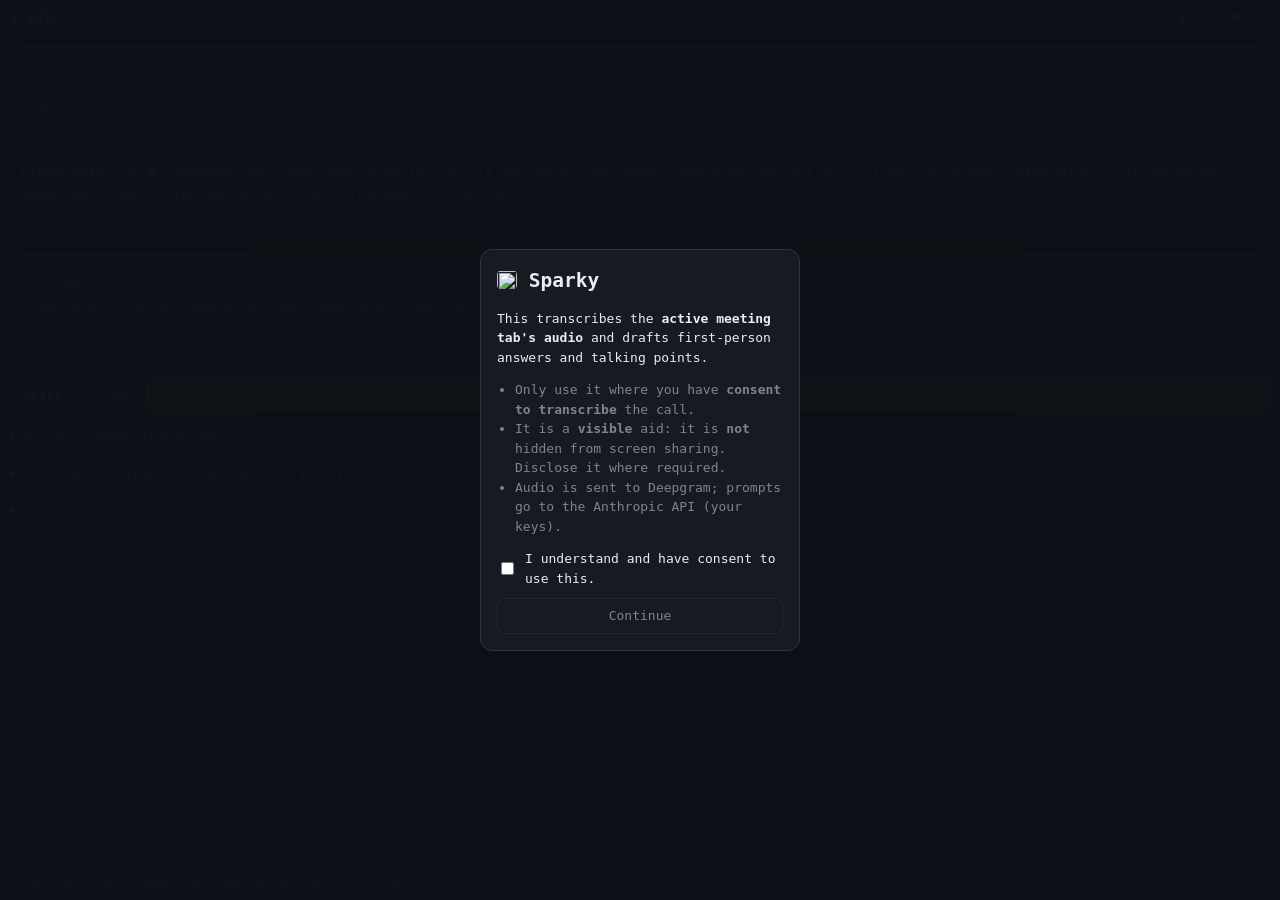
==== extension/sidepanel.html @ 9ef10d37 "feat: one Help key that answers, or gives talking points, from the transcript Pressing h in the term" ====
<!doctype html>
<html>
<head>
  <meta charset="utf-8">
  <link rel="stylesheet" href="sidepanel.css">
</head>
<body>
  <!-- Consent / disclosure gate -->
  <div id="gate" class="gate">
    <div class="gate-card">
      <h2><img src="icons/icon48.png" alt="" width="20" height="20" style="vertical-align:-4px;border-radius:5px"> Sparky</h2>
      <p>This transcribes the <b>active meeting tab's audio</b> and drafts first-person answers and talking points.</p>
      <ul>
        <li>Only use it where you have <b>consent to transcribe</b> the call.</li>
        <li>It is a <b>visible</b> aid: it is <b>not</b> hidden from screen sharing. Disclose it where required.</li>
        <li>Audio is sent to Deepgram; prompts go to the Anthropic API (your keys).</li>
      </ul>
      <label class="ack"><input type="checkbox" id="ackBox"> I understand and have consent to use this.</label>
      <button id="ackBtn" disabled>Continue</button>
    </div>
  </div>

  <header>
    <div class="row">
      <span id="dot" class="dot idle"></span>
      <span id="state">idle</span>
      <span class="grow"></span>
      <span class="lvl"><span id="lvlMe" class="lvldot off"></span>you</span>
      <span class="lvl"><span id="lvlThem" class="lvldot off"></span>them</span>
    </div>
  </header>

  <main>
    <!-- Draft box first: what you read aloud sits ABOVE the transcript. -->
    <section class="pane answer">
      <div class="pane-title"><span>Read this aloud</span><button id="copyBtn" class="chip hidden" title="Copy the draft">Copy</button></div>
      <div id="answer" class="answer"><div class="muted">Press <b>Help</b> (or <b>h</b>) whenever you need something to say. If you were just asked something you get a first-person answer; otherwise, talking points to keep the conversation going. Both are grounded in your context.</div></div>
    </section>

    <section class="pane">
      <div class="pane-title">Live transcript</div>
      <div id="transcript" class="transcript"><div class="muted">Press Start. The call audio is transcribed here, labelled automatically.</div></div>
    </section>

    <section class="controls">
      <input id="note" type="text" placeholder="optional: steer the next draft (e.g. 'keep it to 2 sentences', 'bring up the migration')">
      <div class="btns">
        <button id="startBtn">Start</button>
        <button id="stopBtn" disabled>Stop</button>
        <button id="helpBtn" class="primary" title="Draft what to say next (h)">Help</button>
      </div>
      <button id="micBtn" class="hidden">Fix microphone access</button>
      <button id="accessBtn" class="hidden">Allow capturing the call tab</button>
    </section>

    <details class="hist" id="histBox">
      <summary>History<span id="histCount"></span>: saved transcripts</summary>
      <div id="histList" class="histlist"></div>
      <button id="histClear" class="chip danger hidden">Clear all</button>
    </details>

    <details class="ctx">
      <summary>Your context (pasted): grounds every draft</summary>
      <textarea id="context" rows="5" placeholder="Paste anything useful: your CV, the project or repo summary, the job description, what you want to bring up..."></textarea>
    </details>

    <details class="settings">
      <summary>Settings</summary>
      <label>Deepgram API key <input id="deepgramKey" type="password" placeholder="dg_..."></label>
      <label>Anthropic API key <input id="anthropicKey" type="password" placeholder="sk-ant-..."></label>
      <label>Answer model
        <select id="model">
          <option value="haiku">haiku (fastest)</option>
          <option value="sonnet" selected>sonnet</option>
          <option value="opus">opus (best)</option>
        </select>
      </label>
      <label>Language <input id="language" type="text" value="en" size="6"></label>
      <button id="saveBtn">Save settings</button>
      <div id="saveMsg" class="muted"></div>
    </details>
  </main>

  <footer>
    <div id="status" class="muted">Visible aid · not hidden from screen share · use with consent.</div>
    <div id="diag" class="diag"></div>
  </footer>

  <script src="audio.js"></script>
  <script src="deepgram.js"></script>
  <script src="history.js"></script>
  <script src="sidepanel.js"></script>
</body>
</html>
---- extension/sidepanel.css ----
* { box-sizing: border-box; }
:root {
  --bg: #0d1117; --panel: #161b22; --border: #30363d; --text: #e6edf3;
  --muted: #7d8590; --teal: #34d399; --cyan: #38bdf8; --magenta: #e879f9;
  --amber: #fbbf24; --red: #f87171; --brand: #FFC61A;  /* Sparky yellow */
}
body {
  margin: 0; font: 13px/1.5 ui-monospace, SFMono-Regular, Menlo, Consolas, monospace;
  background: var(--bg); color: var(--text); display: flex; flex-direction: column; height: 100vh;
}
header { padding: 8px 10px; border-bottom: 1px solid var(--border); }
.row { display: flex; align-items: center; gap: 8px; }
.grow { flex: 1; }
.dot { width: 9px; height: 9px; border-radius: 50%; display: inline-block; }
.dot.idle { background: #6e7681; }
.dot.recording { background: var(--red); box-shadow: 0 0 0 3px rgba(248,113,113,.25); }
.dot.stopped { background: #6e7681; }
.chip { background: var(--panel); color: var(--text); border: 1px solid var(--border);
  border-radius: 7px; padding: 3px 8px; cursor: pointer; font: inherit; }
.lvl { display: flex; align-items: center; gap: 5px; font-size: 11px; color: var(--muted); margin-left: 10px; }
.lvldot { width: 9px; height: 9px; border-radius: 50%; display: inline-block; transition: background .15s; }
.lvldot.off { background: #6e7681; }
.lvldot.on { background: var(--teal); box-shadow: 0 0 0 3px rgba(52,211,153,.25); }
main { flex: 1; overflow: auto; padding: 10px; display: flex; flex-direction: column; gap: 10px; }
.pane { border: 1px solid var(--border); border-radius: 10px; background: var(--panel); padding: 8px 10px; }
.pane.answer { border-color: var(--brand); }
.pane-title { color: var(--muted); font-size: 11px; text-transform: uppercase; letter-spacing: .04em; margin-bottom: 6px;
  display: flex; align-items: center; justify-content: space-between; gap: 8px; }
.pane-title .chip { text-transform: none; letter-spacing: 0; font-size: 11px; padding: 1px 7px; }
.transcript { max-height: 34vh; overflow: auto; }
.transcript .line { margin: 2px 0; }
.spk-Me { color: var(--teal); font-weight: 600; }
/* One colour per diarized far-end voice, cycled in first-heard order. */
.spk-Speaker { color: var(--cyan); font-weight: 600; }
.spk-other { color: var(--magenta); font-weight: 600; }
.spk-int3 { color: var(--amber); font-weight: 600; }
.spk-int4 { color: var(--brand); font-weight: 600; }
.ts { color: var(--muted); }
.partial { color: var(--muted); font-style: italic; }
.answer { white-space: pre-wrap; max-height: 40vh; overflow: auto; font-size: 14px; }
.answer.thinking { color: var(--amber); }
.answer .q { color: var(--muted); font-style: italic; display: block; margin-bottom: 6px; }
.muted { color: var(--muted); }
.controls { display: flex; flex-direction: column; gap: 8px; }
input[type=text], textarea, select, input[type=password] {
  width: 100%; background: var(--bg); color: var(--text); border: 1px solid var(--border);
  border-radius: 7px; padding: 6px 8px; font: inherit;
}
.btns { display: flex; gap: 8px; }
button { background: var(--panel); color: var(--text); border: 1px solid var(--border);
  border-radius: 8px; padding: 7px 12px; cursor: pointer; font: inherit; }
button:hover:not(:disabled) { border-color: var(--brand); }
button:disabled { opacity: .5; cursor: default; }
button.primary { background: #3a2f08; border-color: var(--brand); color: #fde68a; flex: 1; }
details summary { cursor: pointer; color: var(--muted); padding: 4px 0; }
details label { display: block; margin: 6px 0; color: var(--muted); }
details label.inline { display: flex; align-items: center; gap: 6px; }
/* history */
.histlist { max-height: 40vh; overflow: auto; margin: 6px 0; }
.sess { border: 1px solid var(--border); border-radius: 9px; padding: 7px 8px; margin-bottom: 6px; }
.sess-title { display: block; width: 100%; text-align: left; background: none; border: 0;
  padding: 0; color: var(--text); font: inherit; cursor: pointer; }
.sess-title:hover { color: var(--brand); }
.sess-rename { margin-bottom: 4px; }
.sess-meta { color: var(--muted); font-size: 10.5px; margin: 3px 0 6px; }
.sess-btns { display: flex; flex-wrap: wrap; gap: 5px; }
.sess-btns .chip { font-size: 11px; padding: 2px 7px; }
.chip.danger:hover { border-color: var(--red); color: var(--red); }
.sess-body { margin-top: 7px; padding-top: 7px; border-top: 1px solid var(--border);
  max-height: 30vh; overflow: auto; }
.sess-body .line { margin: 2px 0; }

footer { padding: 6px 10px; border-top: 1px solid var(--border); font-size: 11px; }
.diag { color: #6e7681; font-size: 10.5px; margin-top: 3px; }

/* consent gate */
.gate { position: fixed; inset: 0; background: rgba(13,17,23,.97); z-index: 10;
  display: flex; align-items: center; justify-content: center; padding: 16px; }
.gate-card { background: var(--panel); border: 1px solid var(--border); border-radius: 12px; padding: 16px; max-width: 320px; }
.gate-card h2 { margin: 0 0 8px; }
.gate-card ul { padding-left: 18px; color: var(--muted); }
.gate-card .ack { display: flex; gap: 8px; align-items: center; margin: 10px 0; color: var(--text); }
.gate-card button { width: 100%; }
.hidden { display: none !important; }
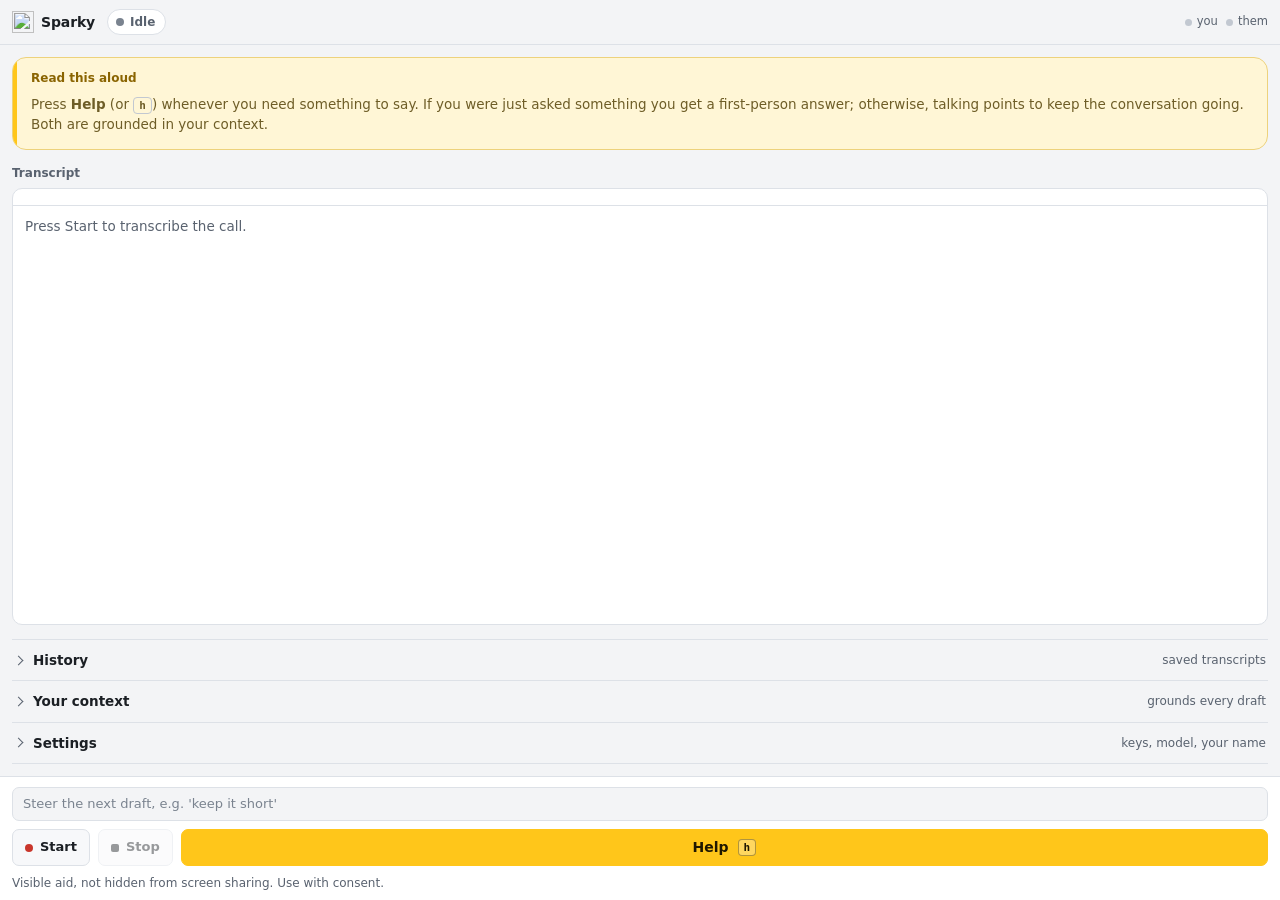
==== commit 7b3a7fec: "feat(extension): speakers by name from intros and the call page, Alt+Shift+S, refreshed panel Far-en" ====
--- a/extension/sidepanel.html
+++ b/extension/sidepanel.html
@@ -1,93 +1,109 @@
 <!doctype html>
-<html>
+<html lang="en">
 <head>
   <meta charset="utf-8">
+  <meta name="viewport" content="width=device-width, initial-scale=1">
+  <title>Sparky</title>
   <link rel="stylesheet" href="sidepanel.css">
 </head>
-<body>
-  <!-- Consent / disclosure gate -->
-  <div id="gate" class="gate">
+<body class="panel">
+  <!-- First-run notice. Hidden until sidepanel.js finds it has not been acknowledged yet. -->
+  <div id="gate" class="gate hidden" role="dialog" aria-modal="true" aria-labelledby="gateTitle">
     <div class="gate-card">
-      <h2><img src="icons/icon48.png" alt="" width="20" height="20" style="vertical-align:-4px;border-radius:5px"> Sparky</h2>
-      <p>This transcribes the <b>active meeting tab's audio</b> and drafts first-person answers and talking points.</p>
+      <img class="gate-icon" src="icons/icon128.png" alt="" width="44" height="44">
+      <h1 id="gateTitle">Welcome to Sparky</h1>
+      <p>Sparky transcribes the <b>call in the active tab</b> and drafts what you could say next: an answer when you are asked something, talking points otherwise.</p>
       <ul>
         <li>Only use it where you have <b>consent to transcribe</b> the call.</li>
         <li>It is a <b>visible</b> aid: it is <b>not</b> hidden from screen sharing. Disclose it where required.</li>
         <li>Audio is sent to Deepgram; prompts go to the Anthropic API (your keys).</li>
+        <li>It reads the participant names the call page shows, to label voices. Nothing else on the page is read.</li>
       </ul>
       <label class="ack"><input type="checkbox" id="ackBox"> I understand and have consent to use this.</label>
-      <button id="ackBtn" disabled>Continue</button>
+      <button id="ackBtn" class="primary" disabled>Continue</button>
+      <p class="gate-foot">Shown once. Settings can bring it back.</p>
     </div>
   </div>
 
-  <header>
-    <div class="row">
-      <span id="dot" class="dot idle"></span>
-      <span id="state">idle</span>
-      <span class="grow"></span>
-      <span class="lvl"><span id="lvlMe" class="lvldot off"></span>you</span>
-      <span class="lvl"><span id="lvlThem" class="lvldot off"></span>them</span>
-    </div>
+  <header class="top">
+    <div class="brand"><img src="icons/icon48.png" alt="" width="22" height="22"><span class="wordmark">Sparky</span></div>
+    <span class="pill" role="status"><span id="dot" class="dot idle"></span><span id="state">idle</span></span>
+    <span class="grow"></span>
+    <span class="lvl" title="Your microphone"><span id="lvlMe" class="lvldot off"></span>you</span>
+    <span class="lvl" title="The call tab"><span id="lvlThem" class="lvldot off"></span>them</span>
   </header>
 
   <main>
     <!-- Draft box first: what you read aloud sits ABOVE the transcript. -->
-    <section class="pane answer">
-      <div class="pane-title"><span>Read this aloud</span><button id="copyBtn" class="chip hidden" title="Copy the draft">Copy</button></div>
-      <div id="answer" class="answer"><div class="muted">Press <b>Help</b> (or <b>h</b>) whenever you need something to say. If you were just asked something you get a first-person answer; otherwise, talking points to keep the conversation going. Both are grounded in your context.</div></div>
+    <section class="draft" aria-labelledby="draftTitle">
+      <div class="sec-head">
+        <h2 id="draftTitle" class="sec-title">Read this aloud</h2>
+        <button id="copyBtn" class="chip hidden" title="Copy the draft">Copy</button>
+      </div>
+      <div id="answer" class="answer"><div class="muted">Press <b>Help</b> (or <kbd>h</kbd>) whenever you need something to say. If you were just asked something you get a first-person answer; otherwise, talking points to keep the conversation going. Both are grounded in your context.</div></div>
     </section>
 
-    <section class="pane">
-      <div class="pane-title">Live transcript</div>
-      <div id="transcript" class="transcript"><div class="muted">Press Start. The call audio is transcribed here, labelled automatically.</div></div>
+    <!-- People heads the transcript: one chip per voice, the legend for the lines below. -->
+    <section class="talk" aria-labelledby="talkTitle">
+      <h2 id="talkTitle" class="sec-title">Transcript</h2>
+      <div class="well">
+        <div id="people" class="people" role="group" aria-label="People"></div>
+        <div id="transcript" class="transcript"><div class="muted">Press Start to transcribe the call.</div></div>
+      </div>
     </section>
 
-    <section class="controls">
-      <input id="note" type="text" placeholder="optional: steer the next draft (e.g. 'keep it to 2 sentences', 'bring up the migration')">
-      <div class="btns">
-        <button id="startBtn">Start</button>
-        <button id="stopBtn" disabled>Stop</button>
-        <button id="helpBtn" class="primary" title="Draft what to say next (h)">Help</button>
-      </div>
-      <button id="micBtn" class="hidden">Fix microphone access</button>
-      <button id="accessBtn" class="hidden">Allow capturing the call tab</button>
-    </section>
+    <div class="folds">
+      <details class="fold" id="histBox">
+        <summary><span class="fold-name">History<span id="histCount"></span></span><span class="fold-hint">saved transcripts</span></summary>
+        <div id="histList" class="histlist"></div>
+        <button id="histClear" class="chip danger hidden">Clear all</button>
+      </details>
 
-    <details class="hist" id="histBox">
-      <summary>History<span id="histCount"></span>: saved transcripts</summary>
-      <div id="histList" class="histlist"></div>
-      <button id="histClear" class="chip danger hidden">Clear all</button>
-    </details>
+      <details class="fold">
+        <summary><span class="fold-name">Your context</span><span class="fold-hint">grounds every draft</span></summary>
+        <textarea id="context" rows="6" aria-label="Your context" placeholder="Paste anything useful: your CV, the project or repo summary, the job description, what you want to bring up..."></textarea>
+      </details>
 
-    <details class="ctx">
-      <summary>Your context (pasted): grounds every draft</summary>
-      <textarea id="context" rows="5" placeholder="Paste anything useful: your CV, the project or repo summary, the job description, what you want to bring up..."></textarea>
-    </details>
-
-    <details class="settings">
-      <summary>Settings</summary>
-      <label>Deepgram API key <input id="deepgramKey" type="password" placeholder="dg_..."></label>
-      <label>Anthropic API key <input id="anthropicKey" type="password" placeholder="sk-ant-..."></label>
-      <label>Answer model
-        <select id="model">
-          <option value="haiku">haiku (fastest)</option>
-          <option value="sonnet" selected>sonnet</option>
-          <option value="opus">opus (best)</option>
-        </select>
-      </label>
-      <label>Language <input id="language" type="text" value="en" size="6"></label>
-      <button id="saveBtn">Save settings</button>
-      <div id="saveMsg" class="muted"></div>
-    </details>
+      <details class="fold settings">
+        <summary><span class="fold-name">Settings</span><span class="fold-hint">keys, model, your name</span></summary>
+        <label>Your name <span class="opt">optional</span>
+          <input id="myName" type="text" autocomplete="name" spellcheck="false" placeholder="e.g. Daniel">
+        </label>
+        <p class="field-note">Drafts use it, and an introduction with your name heard in the call audio is ignored.</p>
+        <label>Deepgram API key <input id="deepgramKey" type="password" placeholder="dg_..."></label>
+        <label>Anthropic API key <input id="anthropicKey" type="password" placeholder="sk-ant-..."></label>
+        <div class="pair">
+          <label>Answer model
+            <select id="model">
+              <option value="haiku">haiku (fastest)</option>
+              <option value="sonnet" selected>sonnet</option>
+              <option value="opus">opus (best)</option>
+            </select>
+          </label>
+          <label>Language <input id="language" type="text" value="en" size="6"></label>
+        </div>
+        <div class="save-row"><button id="saveBtn">Save settings</button><span id="saveMsg" class="muted"></span></div>
+        <button id="noticeShow" class="link">Show the welcome notice again</button>
+      </details>
+    </div>
   </main>
 
-  <footer>
-    <div id="status" class="muted">Visible aid · not hidden from screen share · use with consent.</div>
+  <footer class="dock">
+    <input id="note" type="text" aria-label="Steer the next draft" placeholder="Steer the next draft, e.g. 'keep it short'">
+    <div class="btns">
+      <button id="startBtn" class="rec">Start</button>
+      <button id="stopBtn" class="halt" disabled>Stop</button>
+      <button id="helpBtn" class="primary" title="Draft what to say next (h)">Help <kbd>h</kbd></button>
+    </div>
+    <button id="micBtn" class="warn hidden">Fix microphone access</button>
+    <div id="status" class="status">Visible aid, not hidden from screen sharing. Use with consent.</div>
     <div id="diag" class="diag"></div>
   </footer>
 
   <script src="audio.js"></script>
   <script src="deepgram.js"></script>
+  <script src="names.js"></script>
+  <script src="roster.js"></script>
   <script src="history.js"></script>
   <script src="sidepanel.js"></script>
 </body>
--- a/extension/sidepanel.css
+++ b/extension/sidepanel.css
@@ -1,84 +1,304 @@
+/* Sparky side panel. The draft is a cue card: warm paper, a yellow spine and the
+   largest type on the page, because it is the thing you read out mid-sentence.
+   Everything around it stays quiet. Dark by default, light when the system is.
+   No remote fonts: extension pages cannot load them, so the UI uses the
+   platform's own face and monospace only where it carries meaning. */
+
 * { box-sizing: border-box; }
 :root {
-  --bg: #0d1117; --panel: #161b22; --border: #30363d; --text: #e6edf3;
-  --muted: #7d8590; --teal: #34d399; --cyan: #38bdf8; --magenta: #e879f9;
-  --amber: #fbbf24; --red: #f87171; --brand: #FFC61A;  /* Sparky yellow */
-}
-body {
-  margin: 0; font: 13px/1.5 ui-monospace, SFMono-Regular, Menlo, Consolas, monospace;
-  background: var(--bg); color: var(--text); display: flex; flex-direction: column; height: 100vh;
-}
-header { padding: 8px 10px; border-bottom: 1px solid var(--border); }
-.row { display: flex; align-items: center; gap: 8px; }
+  color-scheme: dark;
+  --font: system-ui, -apple-system, "Segoe UI", Inter, Roboto, sans-serif;
+  --mono: ui-monospace, SFMono-Regular, Menlo, Consolas, monospace;
+
+  --brand: #FFC61A;                 /* Sparky yellow */
+  --brand-hover: #ffd24d;
+  --brand-ink: #1f1700;
+
+  --bg: #1a1d22;
+  --surface: #22262c;
+  --raised: #2a2f37;
+  --line: #353b45;
+  --line-strong: #4b525e;
+  --text: #e8ebf0;
+  --muted: #9ba4af;
+  --faint: #747d89;
+  --red: #ff7b72;
+  --red-soft: rgba(255, 123, 114, .13);
+  --ok: #5fd69a;
+  --focus: #FFC61A;
+
+  /* the cue card */
+  --card: #29230f;
+  --card-line: #4d4117;
+  --card-text: #f7efd8;
+  --card-muted: #c2b48c;
+  --card-label: #ffd34d;
+
+  /* one colour per voice, after the budgie: green for you, then sky, violet, coral, yellow */
+  --spk-me: #5fd69a;
+  --spk-1: #6cb8ff;
+  --spk-2: #c79bff;
+  --spk-3: #ff9a7a;
+  --spk-4: #ffd34d;
+
+  --r-sm: 7px;
+  --r-md: 10px;
+  --r-lg: 14px;
+}
+@media (prefers-color-scheme: light) {
+  :root {
+    color-scheme: light;
+    --bg: #f3f4f6;
+    --surface: #ffffff;
+    --raised: #f7f8fa;
+    --line: #dde1e7;
+    --line-strong: #c2c8d1;
+    --text: #1b1f24;
+    --muted: #59626f;
+    --faint: #7a838f;
+    --red: #c9362b;
+    --red-soft: rgba(201, 54, 43, .09);
+    --ok: #13834d;
+    --focus: #a86f00;
+    --card: #fff6d6;
+    --card-line: #edd27c;
+    --card-text: #241d06;
+    --card-muted: #6e5d27;
+    --card-label: #8a6400;
+    --spk-me: #13834d;
+    --spk-1: #1f6fc4;
+    --spk-2: #7c3fd3;
+    --spk-3: #c2451f;
+    --spk-4: #8a6400;
+  }
+}
+
+body { margin: 0; font: 13.5px/1.5 var(--font); background: var(--bg); color: var(--text); }
+body.panel { display: flex; flex-direction: column; height: 100vh; overflow: hidden; }
+:focus-visible { outline: 2px solid var(--focus); outline-offset: 2px; }
+.hidden { display: none !important; }
+.muted { color: var(--muted); }
 .grow { flex: 1; }
-.dot { width: 9px; height: 9px; border-radius: 50%; display: inline-block; }
-.dot.idle { background: #6e7681; }
-.dot.recording { background: var(--red); box-shadow: 0 0 0 3px rgba(248,113,113,.25); }
-.dot.stopped { background: #6e7681; }
-.chip { background: var(--panel); color: var(--text); border: 1px solid var(--border);
-  border-radius: 7px; padding: 3px 8px; cursor: pointer; font: inherit; }
-.lvl { display: flex; align-items: center; gap: 5px; font-size: 11px; color: var(--muted); margin-left: 10px; }
-.lvldot { width: 9px; height: 9px; border-radius: 50%; display: inline-block; transition: background .15s; }
-.lvldot.off { background: #6e7681; }
-.lvldot.on { background: var(--teal); box-shadow: 0 0 0 3px rgba(52,211,153,.25); }
-main { flex: 1; overflow: auto; padding: 10px; display: flex; flex-direction: column; gap: 10px; }
-.pane { border: 1px solid var(--border); border-radius: 10px; background: var(--panel); padding: 8px 10px; }
-.pane.answer { border-color: var(--brand); }
-.pane-title { color: var(--muted); font-size: 11px; text-transform: uppercase; letter-spacing: .04em; margin-bottom: 6px;
-  display: flex; align-items: center; justify-content: space-between; gap: 8px; }
-.pane-title .chip { text-transform: none; letter-spacing: 0; font-size: 11px; padding: 1px 7px; }
-.transcript { max-height: 34vh; overflow: auto; }
-.transcript .line { margin: 2px 0; }
-.spk-Me { color: var(--teal); font-weight: 600; }
-/* One colour per diarized far-end voice, cycled in first-heard order. */
-.spk-Speaker { color: var(--cyan); font-weight: 600; }
-.spk-other { color: var(--magenta); font-weight: 600; }
-.spk-int3 { color: var(--amber); font-weight: 600; }
-.spk-int4 { color: var(--brand); font-weight: 600; }
-.ts { color: var(--muted); }
+b { font-weight: 600; }
+
+/* ---- header: who is Sparky, is it recording, is each side heard ---- */
+.top { display: flex; align-items: center; gap: 8px; padding: 9px 12px; border-bottom: 1px solid var(--line); }
+.brand { display: flex; align-items: center; gap: 7px; font-weight: 650; font-size: 14px; letter-spacing: -.01em; }
+.brand img { display: block; }
+.pill {
+  display: inline-flex; align-items: center; gap: 6px; padding: 3px 10px 3px 8px; margin-left: 4px;
+  border: 1px solid var(--line); border-radius: 999px; background: var(--surface);
+  font-size: 12px; font-weight: 550; color: var(--muted); text-transform: capitalize; white-space: nowrap;
+}
+.pill:has(.dot.recording) { color: var(--red); background: var(--red-soft); border-color: color-mix(in srgb, var(--red) 40%, transparent); }
+.dot { width: 8px; height: 8px; border-radius: 50%; background: var(--faint); flex: none; }
+.dot.recording { background: var(--red); animation: pulse 1.6s ease-out infinite; }
+@keyframes pulse {
+  from { box-shadow: 0 0 0 0 color-mix(in srgb, var(--red) 60%, transparent); }
+  to { box-shadow: 0 0 0 6px transparent; }
+}
+.lvl { display: inline-flex; align-items: center; gap: 5px; font-size: 11.5px; color: var(--muted); }
+.lvldot { width: 7px; height: 7px; border-radius: 50%; background: var(--line-strong); transition: background-color .15s, box-shadow .15s; }
+.lvldot.on { background: var(--ok); box-shadow: 0 0 0 3px color-mix(in srgb, var(--ok) 25%, transparent); }
+
+/* ---- main column ---- */
+main { flex: 1; min-height: 0; overflow-y: auto; padding: 12px; display: flex; flex-direction: column; gap: 14px; }
+main > * { flex: none; }
+.sec-head { display: flex; align-items: center; justify-content: space-between; gap: 8px; min-height: 24px; }
+.sec-title { margin: 0; font-size: 12px; font-weight: 600; color: var(--muted); }
+
+/* the draft: the cue card */
+.draft {
+  position: relative; overflow: hidden; flex: none;
+  padding: 8px 14px 14px 18px; border: 1px solid var(--card-line); border-radius: var(--r-lg);
+  background: var(--card); color: var(--card-text);
+}
+.draft::before { content: ""; position: absolute; inset: 0 auto 0 0; width: 4px; background: var(--brand); }
+.draft:has(.answer.thinking)::before { animation: breathe 1.1s ease-in-out infinite alternate; }
+@keyframes breathe { to { opacity: .3; } }
+.draft .sec-title { color: var(--card-label); }
+.answer {
+  margin-top: 4px; max-height: 40vh; overflow-y: auto; overscroll-behavior: contain;
+  white-space: pre-wrap; overflow-wrap: anywhere; font-size: 15.5px; line-height: 1.55;
+}
+.answer .q { display: block; margin-bottom: 8px; font-size: 12.5px; line-height: 1.45; font-style: italic; color: var(--card-muted); }
+.answer .muted { color: var(--card-muted); font-size: 13.5px; line-height: 1.5; }
+.answer.thinking { color: var(--card-muted); }
+.draft .chip { background: transparent; border-color: var(--card-line); color: var(--card-text); }
+.draft .chip:hover { border-color: var(--card-label); }
+
+/* the transcript well takes whatever height the panel has left and scrolls
+   inside itself. Its lines keep a floor of their own, however many rows of
+   People chips sit above them; below that the whole column scrolls. */
+main > .talk { flex: 1 1 0; display: flex; flex-direction: column; gap: 6px; }
+.well {
+  flex: 1; display: flex; flex-direction: column;
+  border: 1px solid var(--line); border-radius: var(--r-md); background: var(--surface);
+}
+/* contain: size, so however long the transcript gets it never props the well
+   open; it fills the space it is given and scrolls inside */
+.transcript {
+  flex: 1; min-height: clamp(96px, 18vh, 240px); contain: size;
+  overflow-y: auto; overscroll-behavior: contain; padding: 10px 12px;
+}
+
+/* people: one chip per voice, heading the well as the legend for its lines */
+.people { flex: none; display: flex; flex-direction: column; gap: 6px; padding: 8px 10px; border-bottom: 1px solid var(--line); }
+.sess-body .people-row + .people-hint { margin-top: -2px; }
+.people-row { display: flex; flex-wrap: wrap; gap: 5px; }
+.person {
+  display: inline-flex; align-items: center; gap: 6px; height: 27px; max-width: 100%; padding: 0 11px 0 9px;
+  border: 1px solid var(--line); border-radius: 999px; background: var(--surface); color: var(--text);
+  font: 500 12.5px/1 var(--font); white-space: nowrap;
+}
+button.person:hover { border-color: var(--line-strong); background: var(--raised); }
+.person.me { color: var(--muted); }
+/* on the roster, no voice yet: expected rather than heard */
+.person.expected { border-style: dashed; background: transparent; color: var(--muted); padding-left: 11px; }
+button.person.add { border-style: dashed; background: transparent; color: var(--muted); padding-left: 10px; }
+button.person.add:hover { color: var(--text); border-color: var(--line-strong); }
+.person.roster-edit { flex: 1 1 100%; }
+.person.roster-edit input.person-edit { width: 100%; }
+.swatch { width: 8px; height: 8px; border-radius: 50%; background: currentColor; flex: none; }
+.person.editing { padding-right: 4px; border-color: var(--brand); }
+.person.editing:focus-within { box-shadow: 0 0 0 2px color-mix(in srgb, var(--focus) 45%, transparent); }
+.person input.person-edit { width: 14ch; height: 22px; padding: 0 4px; border: 0; border-radius: 0; background: transparent; color: var(--text); font: inherit; }
+.person input.person-edit:focus-visible { outline: none; }
+.people-hint { font-size: 11.5px; color: var(--muted); }
+
+/* the transcript lines */
+.line { margin: 0 0 6px; overflow-wrap: anywhere; }
+.line:last-child { margin-bottom: 0; }
 .partial { color: var(--muted); font-style: italic; }
-.answer { white-space: pre-wrap; max-height: 40vh; overflow: auto; font-size: 14px; }
-.answer.thinking { color: var(--amber); }
-.answer .q { color: var(--muted); font-style: italic; display: block; margin-bottom: 6px; }
-.muted { color: var(--muted); }
-.controls { display: flex; flex-direction: column; gap: 8px; }
-input[type=text], textarea, select, input[type=password] {
-  width: 100%; background: var(--bg); color: var(--text); border: 1px solid var(--border);
-  border-radius: 7px; padding: 6px 8px; font: inherit;
-}
+.spk-Me { color: var(--spk-me); font-weight: 600; }
+.spk-Speaker { color: var(--spk-1); font-weight: 600; }
+.spk-other { color: var(--spk-2); font-weight: 600; }
+.spk-int3 { color: var(--spk-3); font-weight: 600; }
+.spk-int4 { color: var(--spk-4); font-weight: 600; }
+/* far-end labels open the name input */
+.transcript [data-key]:not([data-key="me"]), .sess-body [data-act="name"] { cursor: pointer; }
+.transcript [data-key]:not([data-key="me"]):hover, .sess-body span[data-act="name"]:hover {
+  text-decoration: underline; text-decoration-thickness: 1px; text-underline-offset: 2px;
+}
+
+/* history, context, settings: one quiet list of folds */
+.folds { display: flex; flex-direction: column; border-top: 1px solid var(--line); }
+.fold { border-bottom: 1px solid var(--line); }
+.fold[open] { padding-bottom: 12px; }
+.fold > summary {
+  display: flex; align-items: center; gap: 8px; padding: 10px 2px; cursor: pointer; list-style: none;
+  font-weight: 550; border-radius: var(--r-sm);
+}
+.fold > summary::-webkit-details-marker { display: none; }
+.fold > summary::before {
+  content: ""; flex: none; width: 6px; height: 6px; margin: 0 3px 0 1px;
+  border-right: 1.5px solid var(--muted); border-bottom: 1.5px solid var(--muted);
+  transform: rotate(-45deg); transition: transform .15s;
+}
+.fold[open] > summary::before { transform: rotate(45deg); }
+.fold-hint { margin-left: auto; font-size: 12px; font-weight: 400; color: var(--muted); }
+
+.histlist { display: flex; flex-direction: column; gap: 8px; max-height: 46vh; overflow-y: auto; margin-bottom: 8px; }
+.sess { padding: 10px 12px; border: 1px solid var(--line); border-radius: var(--r-md); background: var(--surface); }
+.sess-title {
+  display: flex; align-items: baseline; gap: 8px; width: 100%; padding: 0; border: 0; background: none;
+  color: var(--text); font: 600 13.5px/1.35 var(--font); text-align: left; cursor: pointer;
+}
+.sess-title:hover { color: var(--card-label); }
+.sess-title .caret {
+  flex: none; width: 5px; height: 5px; border-right: 1.5px solid var(--muted); border-bottom: 1.5px solid var(--muted);
+  transform: translateY(-2px) rotate(-45deg);
+}
+.sess-title[aria-expanded="true"] .caret { transform: translateY(-3px) rotate(45deg); }
+.sess-rename { margin-bottom: 4px; }
+.sess-meta { margin: 4px 0 8px; font-size: 11.5px; color: var(--muted); }
+.sess-btns { display: flex; flex-wrap: wrap; gap: 6px; }
+.sess-body {
+  display: flex; flex-direction: column; gap: 8px; max-height: 34vh; overflow-y: auto;
+  margin-top: 10px; padding-top: 10px; border-top: 1px solid var(--line);
+}
+.sess-body .line { margin: 0; }
+
+.fold textarea { min-height: 120px; resize: vertical; }
+.settings label { display: block; margin: 0 0 10px; font-size: 12px; font-weight: 550; color: var(--muted); }
+.settings label input, .settings label select { margin-top: 4px; }
+.opt { margin-left: 4px; font-weight: 400; color: var(--faint); }
+.field-note { margin: -4px 0 12px; font-size: 12px; color: var(--muted); }
+.pair { display: grid; grid-template-columns: 1fr 92px; gap: 10px; }
+.save-row { display: flex; align-items: center; gap: 10px; }
+
+/* ---- controls ---- */
+input[type=text], input[type=password], textarea, select {
+  width: 100%; padding: 7px 10px; border: 1px solid var(--line); border-radius: var(--r-sm);
+  background: var(--surface); color: var(--text); font: 13px/1.4 var(--font);
+}
+input::placeholder, textarea::placeholder { color: var(--faint); }
+input:focus, textarea:focus, select:focus { border-color: var(--line-strong); }
+input:focus-visible, textarea:focus-visible, select:focus-visible { outline-offset: 0; }
+
+button {
+  padding: 9px 12px; border: 1px solid var(--line); border-radius: var(--r-sm); background: var(--raised);
+  color: var(--text); font: 550 13px/1.1 var(--font); cursor: pointer;
+  transition: background-color .12s, border-color .12s, transform .06s;
+}
+button:hover:not(:disabled) { border-color: var(--line-strong); }
+button:active:not(:disabled) { transform: translateY(1px); }
+button:disabled { opacity: .45; cursor: default; }
+button.primary { background: var(--brand); border-color: var(--brand); color: var(--brand-ink); font-weight: 650; }
+button.primary:hover:not(:disabled) { background: var(--brand-hover); border-color: var(--brand-hover); }
+.chip { padding: 5px 9px; font: 500 12px/1.1 var(--font); }
+.chip.danger:hover:not(:disabled) { border-color: var(--red); color: var(--red); }
+button.link { padding: 6px 0 0; border: 0; background: none; color: var(--muted); font-weight: 400; font-size: 12px; text-decoration: underline; text-underline-offset: 2px; }
+button.link:hover:not(:disabled) { color: var(--text); }
+kbd {
+  display: inline-block; padding: 2px 5px; border: 1px solid var(--line-strong); border-radius: 4px;
+  font: 600 11px/1 var(--mono); color: inherit;
+}
+
+/* the dock: always in reach, whatever is scrolled above it */
+.dock { display: flex; flex-direction: column; gap: 8px; padding: 10px 12px 8px; border-top: 1px solid var(--line); background: var(--surface); }
+.dock #note { background: var(--bg); }
 .btns { display: flex; gap: 8px; }
-button { background: var(--panel); color: var(--text); border: 1px solid var(--border);
-  border-radius: 8px; padding: 7px 12px; cursor: pointer; font: inherit; }
-button:hover:not(:disabled) { border-color: var(--brand); }
-button:disabled { opacity: .5; cursor: default; }
-button.primary { background: #3a2f08; border-color: var(--brand); color: #fde68a; flex: 1; }
-details summary { cursor: pointer; color: var(--muted); padding: 4px 0; }
-details label { display: block; margin: 6px 0; color: var(--muted); }
-details label.inline { display: flex; align-items: center; gap: 6px; }
-/* history */
-.histlist { max-height: 40vh; overflow: auto; margin: 6px 0; }
-.sess { border: 1px solid var(--border); border-radius: 9px; padding: 7px 8px; margin-bottom: 6px; }
-.sess-title { display: block; width: 100%; text-align: left; background: none; border: 0;
-  padding: 0; color: var(--text); font: inherit; cursor: pointer; }
-.sess-title:hover { color: var(--brand); }
-.sess-rename { margin-bottom: 4px; }
-.sess-meta { color: var(--muted); font-size: 10.5px; margin: 3px 0 6px; }
-.sess-btns { display: flex; flex-wrap: wrap; gap: 5px; }
-.sess-btns .chip { font-size: 11px; padding: 2px 7px; }
-.chip.danger:hover { border-color: var(--red); color: var(--red); }
-.sess-body { margin-top: 7px; padding-top: 7px; border-top: 1px solid var(--border);
-  max-height: 30vh; overflow: auto; }
-.sess-body .line { margin: 2px 0; }
-
-footer { padding: 6px 10px; border-top: 1px solid var(--border); font-size: 11px; }
-.diag { color: #6e7681; font-size: 10.5px; margin-top: 3px; }
-
-/* consent gate */
-.gate { position: fixed; inset: 0; background: rgba(13,17,23,.97); z-index: 10;
-  display: flex; align-items: center; justify-content: center; padding: 16px; }
-.gate-card { background: var(--panel); border: 1px solid var(--border); border-radius: 12px; padding: 16px; max-width: 320px; }
-.gate-card h2 { margin: 0 0 8px; }
-.gate-card ul { padding-left: 18px; color: var(--muted); }
-.gate-card .ack { display: flex; gap: 8px; align-items: center; margin: 10px 0; color: var(--text); }
-.gate-card button { width: 100%; }
-.hidden { display: none !important; }
+.btns .rec, .btns .halt { display: inline-flex; align-items: center; gap: 7px; }
+.rec::before { content: ""; width: 8px; height: 8px; border-radius: 50%; background: var(--red); }
+.halt::before { content: ""; width: 8px; height: 8px; border-radius: 2px; background: currentColor; }
+#helpBtn { flex: 1; display: inline-flex; align-items: center; justify-content: center; gap: 9px; font-size: 14px; }
+#helpBtn kbd { border-color: color-mix(in srgb, var(--brand-ink) 35%, transparent); background: color-mix(in srgb, #fff 30%, transparent); }
+button.warn { color: var(--red); background: var(--red-soft); border-color: color-mix(in srgb, var(--red) 45%, var(--line)); }
+.status { min-height: 1.5em; font-size: 12px; color: var(--muted); }
+.status.err { color: var(--red); }
+.diag { font: 10.5px/1.4 var(--mono); color: var(--faint); overflow-wrap: anywhere; }
+.diag:empty { display: none; }
+
+/* ---- first-run notice ---- */
+.gate {
+  position: fixed; inset: 0; z-index: 10; display: flex; align-items: center; justify-content: center; padding: 16px;
+  background: color-mix(in srgb, var(--bg) 84%, transparent); backdrop-filter: blur(3px);
+  animation: fade .18s ease-out;
+}
+.gate-card {
+  width: 100%; max-width: 360px; max-height: 100%; overflow-y: auto; padding: 20px 18px 16px;
+  border: 1px solid var(--line); border-radius: var(--r-lg); background: var(--surface);
+  box-shadow: 0 18px 50px rgba(0, 0, 0, .3); animation: rise .22s ease-out;
+}
+.gate-icon { display: block; margin-bottom: 10px; }
+.gate h1 { margin: 0 0 6px; font-size: 18px; letter-spacing: -.01em; }
+.gate p { margin: 0 0 10px; color: var(--muted); }
+.gate ul { margin: 0 0 14px; padding-left: 18px; color: var(--muted); }
+.gate li { margin-bottom: 6px; }
+.gate b { color: var(--text); }
+.ack { display: flex; align-items: flex-start; gap: 9px; margin: 0 0 12px; color: var(--text); cursor: pointer; }
+.ack input { flex: none; width: 16px; height: 16px; margin: 2px 0 0; accent-color: var(--brand); }
+.gate .primary { width: 100%; padding: 11px; font-size: 14px; }
+.gate-card .gate-foot { margin: 10px 0 0; font-size: 11.5px; text-align: center; color: var(--faint); }
+@keyframes fade { from { opacity: 0; } }
+@keyframes rise { from { opacity: 0; transform: translateY(6px); } }
+
+/* ---- narrow panels and reduced motion ---- */
+@media (max-width: 350px) {
+  .wordmark, .fold-hint { display: none; }
+  .btns .rec, .btns .halt { padding-inline: 10px; }
+}
+@media (prefers-reduced-motion: reduce) {
+  *, *::before, *::after { animation: none !important; transition: none !important; }
+}
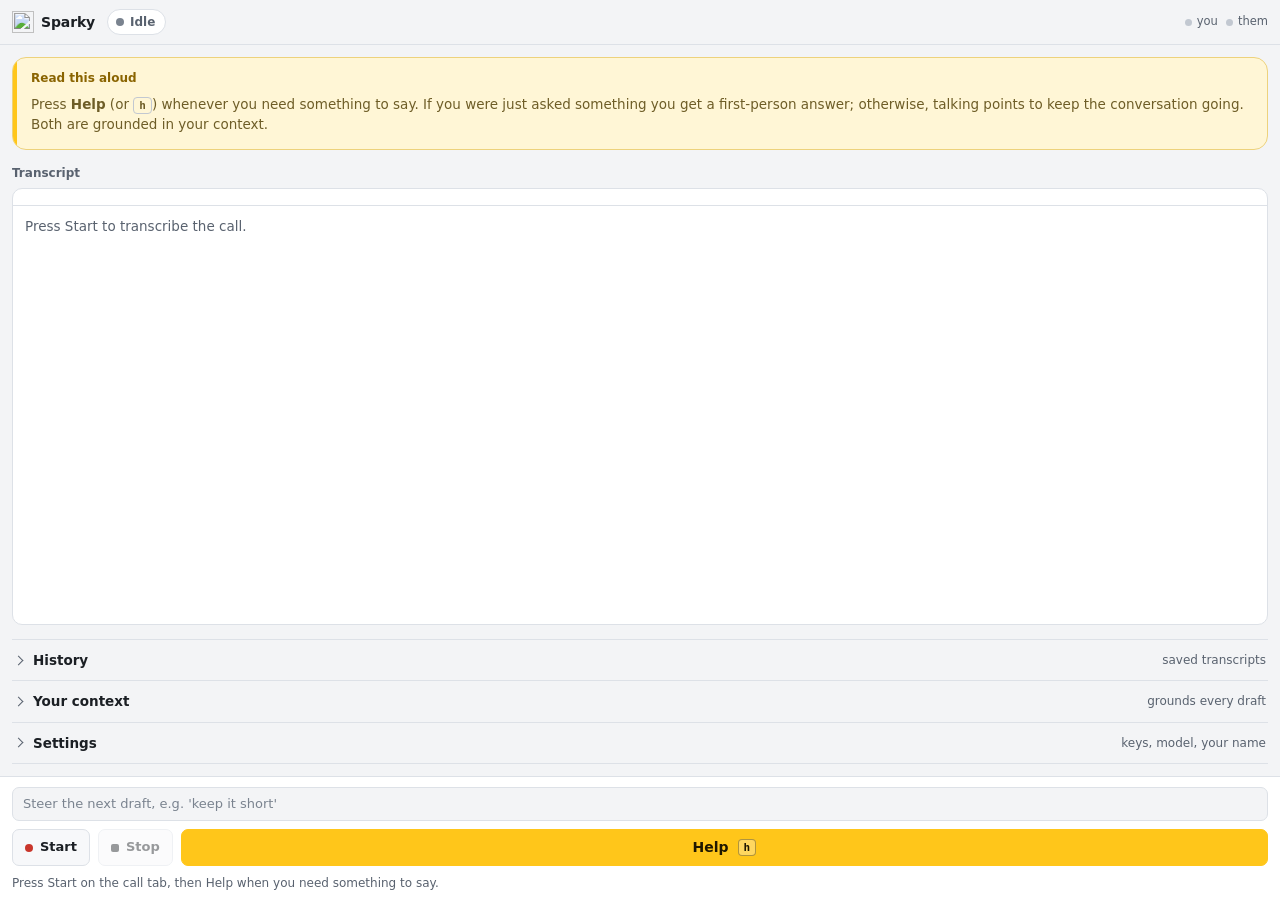
==== commit 0c1960c5: "fix(extension): drop the screen-sharing warning The idle status line no longer reads "Visible aid, n" ====
--- a/extension/sidepanel.html
+++ b/extension/sidepanel.html
@@ -15,7 +15,6 @@
       <p>Sparky transcribes the <b>call in the active tab</b> and drafts what you could say next: an answer when you are asked something, talking points otherwise.</p>
       <ul>
         <li>Only use it where you have <b>consent to transcribe</b> the call.</li>
-        <li>It is a <b>visible</b> aid: it is <b>not</b> hidden from screen sharing. Disclose it where required.</li>
         <li>Audio is sent to Deepgram; prompts go to the Anthropic API (your keys).</li>
         <li>It reads the participant names the call page shows, to label voices. Nothing else on the page is read.</li>
       </ul>
@@ -96,7 +95,7 @@
       <button id="helpBtn" class="primary" title="Draft what to say next (h)">Help <kbd>h</kbd></button>
     </div>
     <button id="micBtn" class="warn hidden">Fix microphone access</button>
-    <div id="status" class="status">Visible aid, not hidden from screen sharing. Use with consent.</div>
+    <div id="status" class="status">Press Start on the call tab, then Help when you need something to say.</div>
     <div id="diag" class="diag"></div>
   </footer>
 
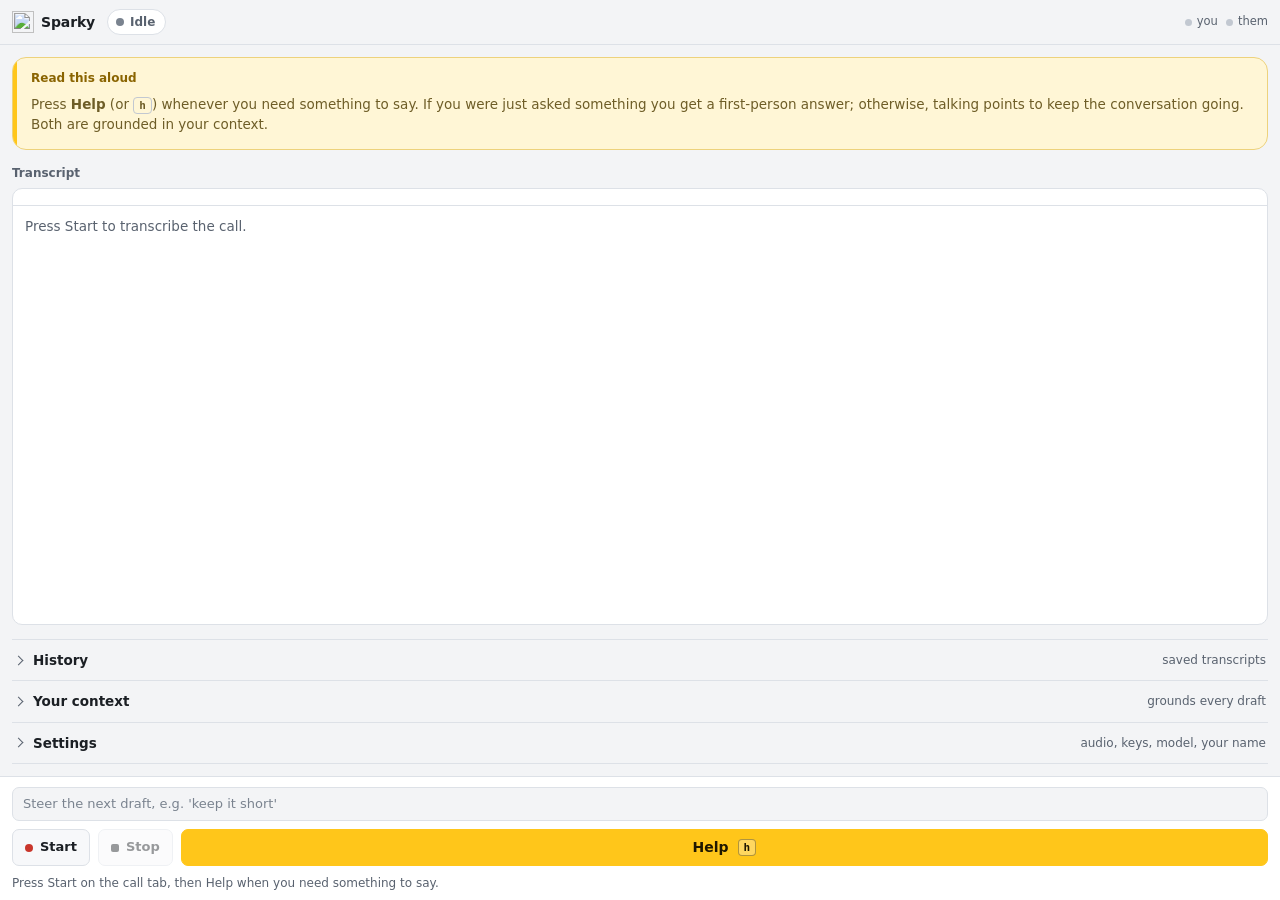
==== commit 46c42484: "feat(extension): pick the mic, and reconnect either source mid-call Start opened the system default " ====
--- a/extension/sidepanel.html
+++ b/extension/sidepanel.html
@@ -63,8 +63,16 @@
         <textarea id="context" rows="6" aria-label="Your context" placeholder="Paste anything useful: your CV, the project or repo summary, the job description, what you want to bring up..."></textarea>
       </details>
 
-      <details class="fold settings">
-        <summary><span class="fold-name">Settings</span><span class="fold-hint">keys, model, your name</span></summary>
+      <details class="fold settings" id="settingsBox">
+        <summary><span class="fold-name">Settings</span><span class="fold-hint">audio, keys, model, your name</span></summary>
+        <label>Microphone
+          <select id="micDevice"><option value="">System default</option></select>
+        </label>
+        <p id="micNote" class="field-note">If your voice is not picked up, pick the mic your call uses. While recording it switches at once.</p>
+        <div class="fix-row">
+          <button id="micRetry" class="chip" title="Reopen your microphone, keeping the transcript">Reconnect my mic</button>
+          <button id="tabRetry" class="chip" title="Recapture the call tab's audio, keeping the transcript">Reconnect the call</button>
+        </div>
         <label>Your name <span class="opt">optional</span>
           <input id="myName" type="text" autocomplete="name" spellcheck="false" placeholder="e.g. Daniel">
         </label>
--- a/extension/sidepanel.css
+++ b/extension/sidepanel.css
@@ -226,6 +226,7 @@
 .field-note { margin: -4px 0 12px; font-size: 12px; color: var(--muted); }
 .pair { display: grid; grid-template-columns: 1fr 92px; gap: 10px; }
 .save-row { display: flex; align-items: center; gap: 10px; }
+.fix-row { display: flex; flex-wrap: wrap; gap: 6px; margin: -4px 0 14px; }
 
 /* ---- controls ---- */
 input[type=text], input[type=password], textarea, select {
